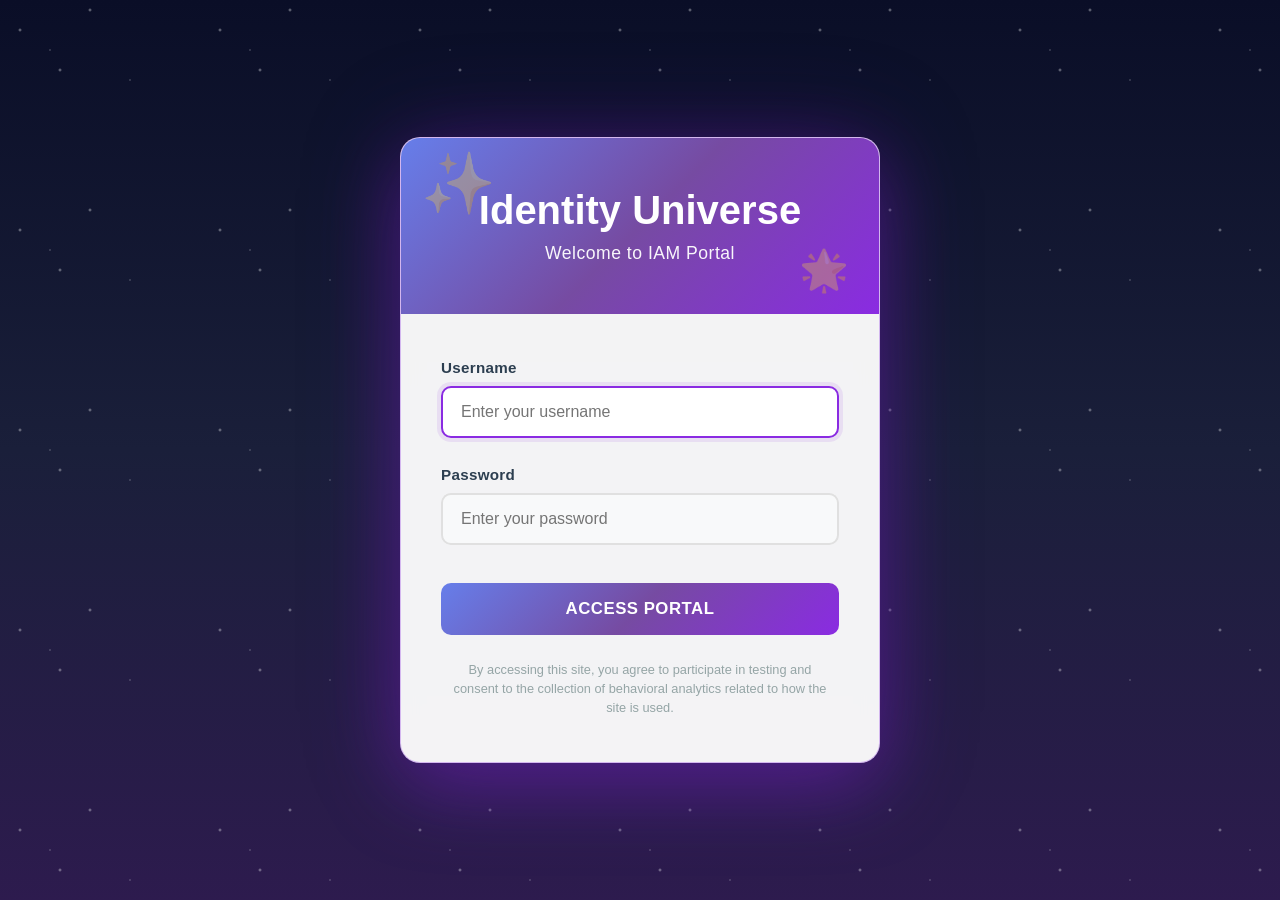
==== wwwroot/login.html @ 16c6b259 "Enhance login page design and functionality - Updated page title to "Identity Universe - IAM Portal"" ====
<!DOCTYPE html>
<html lang="en">
<head>
    <meta charset="UTF-8">
    <meta name="viewport" content="width=device-width, initial-scale=1.0">
    <title>Identity Universe - IAM Portal</title>
    <style>
        * {
            margin: 0;
            padding: 0;
            box-sizing: border-box;
        }

        @keyframes stars {
            0% { transform: translateY(0); }
            100% { transform: translateY(-2000px); }
        }

        @keyframes glow {
            0%, 100% { text-shadow: 0 0 20px rgba(138, 43, 226, 0.8), 0 0 40px rgba(138, 43, 226, 0.5); }
            50% { text-shadow: 0 0 30px rgba(138, 43, 226, 1), 0 0 60px rgba(138, 43, 226, 0.7); }
        }

        @keyframes float {
            0%, 100% { transform: translateY(0px); }
            50% { transform: translateY(-20px); }
        }

        body {
            font-family: 'Segoe UI', -apple-system, BlinkMacSystemFont, sans-serif;
            background: linear-gradient(to bottom, #0a0e27 0%, #1a1f3a 50%, #2d1b4e 100%);
            min-height: 100vh;
            display: flex;
            justify-content: center;
            align-items: center;
            padding: 20px;
            position: relative;
            overflow: hidden;
        }

        body::before {
            content: '';
            position: absolute;
            top: 0;
            left: 0;
            right: 0;
            bottom: 0;
            background-image: 
                radial-gradient(2px 2px at 20px 30px, white, transparent),
                radial-gradient(2px 2px at 60px 70px, white, transparent),
                radial-gradient(1px 1px at 50px 50px, white, transparent),
                radial-gradient(1px 1px at 130px 80px, white, transparent),
                radial-gradient(2px 2px at 90px 10px, white, transparent);
            background-size: 200px 200px;
            animation: stars 100s linear infinite;
            opacity: 0.5;
        }

        .login-container {
            background: rgba(255, 255, 255, 0.95);
            backdrop-filter: blur(10px);
            border-radius: 20px;
            box-shadow: 0 25px 80px rgba(138, 43, 226, 0.4), 0 0 100px rgba(75, 0, 130, 0.3);
            overflow: hidden;
            width: 100%;
            max-width: 480px;
            animation: float 6s ease-in-out infinite;
            border: 1px solid rgba(138, 43, 226, 0.3);
            position: relative;
            z-index: 10;
        }

        .login-header {
            background: linear-gradient(135deg, #667eea 0%, #764ba2 50%, #8a2be2 100%);
            color: white;
            padding: 50px 40px;
            text-align: center;
            position: relative;
            overflow: hidden;
        }

        .login-header::before {
            content: '✨';
            position: absolute;
            font-size: 60px;
            top: 10px;
            left: 20px;
            opacity: 0.3;
            animation: float 4s ease-in-out infinite;
        }

        .login-header::after {
            content: '🌟';
            position: absolute;
            font-size: 40px;
            bottom: 20px;
            right: 30px;
            opacity: 0.3;
            animation: float 5s ease-in-out infinite reverse;
        }

        .login-header h1 {
            font-size: 2.5rem;
            margin-bottom: 10px;
            font-weight: 700;
            animation: glow 3s ease-in-out infinite;
        }

        .login-header .subtitle {
            font-size: 1.1rem;
            opacity: 0.95;
            font-weight: 300;
            letter-spacing: 0.5px;
        }

        .login-form {
            padding: 45px 40px;
        }

        .form-group {
            margin-bottom: 28px;
        }

        .form-group label {
            display: block;
            margin-bottom: 10px;
            color: #2c3e50;
            font-weight: 600;
            font-size: 0.95rem;
            letter-spacing: 0.3px;
        }

        .form-group input {
            width: 100%;
            padding: 15px 18px;
            border: 2px solid #e0e0e0;
            border-radius: 10px;
            font-size: 1rem;
            transition: all 0.3s ease;
            background: #f8f9fa;
        }

        .form-group input:focus {
            outline: none;
            border-color: #8a2be2;
            background: white;
            box-shadow: 0 0 0 4px rgba(138, 43, 226, 0.1);
        }

        .login-button {
            width: 100%;
            padding: 16px;
            background: linear-gradient(135deg, #667eea 0%, #764ba2 50%, #8a2be2 100%);
            color: white;
            border: none;
            border-radius: 10px;
            font-size: 1.05rem;
            font-weight: 600;
            cursor: pointer;
            transition: all 0.3s ease;
            margin-top: 10px;
            text-transform: uppercase;
            letter-spacing: 0.5px;
        }

        .login-button:hover {
            transform: translateY(-2px);
            box-shadow: 0 8px 25px rgba(138, 43, 226, 0.5);
        }

        .login-button:active {
            transform: translateY(0);
        }

        .login-button:disabled {
            opacity: 0.6;
            cursor: not-allowed;
            transform: none;
        }

        .error-message {
            background: linear-gradient(135deg, #ff6b6b 0%, #ee5a6f 100%);
            color: white;
            padding: 14px 18px;
            border-radius: 10px;
            margin-bottom: 20px;
            display: none;
            font-size: 0.9rem;
            box-shadow: 0 4px 15px rgba(255, 107, 107, 0.3);
        }

        .error-message.show {
            display: block;
            animation: shake 0.4s ease;
        }

        @keyframes shake {
            0%, 100% { transform: translateX(0); }
            25% { transform: translateX(-10px); }
            75% { transform: translateX(10px); }
        }

        .hidden-fill-button {
            position: absolute;
            bottom: 10px;
            left: 10px;
            width: 30px;
            height: 30px;
            opacity: 0;
            cursor: pointer;
            background: transparent;
            border: none;
            z-index: 5;
        }

        .hidden-fill-button:hover {
            opacity: 0.1;
        }

        .spinner {
            display: inline-block;
            width: 18px;
            height: 18px;
            border: 3px solid rgba(255,255,255,0.3);
            border-radius: 50%;
            border-top-color: white;
            animation: spin 0.8s linear infinite;
        }

        @keyframes spin {
            to { transform: rotate(360deg); }
        }

        .loading .login-button span {
            display: none;
        }

        .loading .spinner {
            display: inline-block;
        }

        .spinner {
            display: none;
        }

        .disclaimer {
            text-align: center;
            font-size: 0.8rem;
            color: #95a5a6;
            margin-top: 25px;
            padding: 0 10px;
            line-height: 1.5;
        }
    </style>
</head>
<body>
    <div class="login-container">
        <div class="login-header">
            <h1>Identity Universe</h1>
            <p class="subtitle">Welcome to IAM Portal</p>
        </div>
        <div class="login-form">
            <div class="error-message" id="errorMessage"></div>
            
            <form id="loginForm">
                <div class="form-group">
                    <label for="username">Username</label>
                    <input type="text" id="username" name="username" placeholder="Enter your username" autocomplete="username" required autofocus>
                </div>
                <div class="form-group">
                    <label for="password">Password</label>
                    <input type="password" id="password" name="password" placeholder="Enter your password" autocomplete="current-password" required>
                </div>
                <button type="submit" class="login-button" id="loginButton">
                    <span>Access Portal</span>
                    <div class="spinner"></div>
                </button>
            </form>
            
            <div class="disclaimer">
                By accessing this site, you agree to participate in testing and consent to the collection of behavioral analytics related to how the site is used.
            </div>
            
            <button class="hidden-fill-button" onclick="fillCredentials()" title="Fill default credentials"></button>
        </div>
    </div>

    <script>
        const loginForm = document.getElementById('loginForm');
        const errorMessage = document.getElementById('errorMessage');
        const loginButton = document.getElementById('loginButton');
        const usernameInput = document.getElementById('username');
        const passwordInput = document.getElementById('password');

        function showError(message) {
            errorMessage.textContent = message;
            errorMessage.classList.add('show');
            setTimeout(() => {
                errorMessage.classList.remove('show');
            }, 5000);
        }

        function fillCredentials() {
            usernameInput.value = 'admin';
            passwordInput.value = 'IAM#2026!SecureP@ssw0rd';
            loginButton.focus();
        }

        loginForm.addEventListener('submit', async (e) => {
            e.preventDefault();
            
            const username = usernameInput.value.trim();
            const password = passwordInput.value;

            if (!username || !password) {
                showError('Please enter both username and password');
                return;
            }

            loginButton.disabled = true;
            loginForm.classList.add('loading');
            errorMessage.classList.remove('show');

            try {
                const response = await fetch('/api/auth/login', {
                    method: 'POST',
                    headers: {
                        'Content-Type': 'application/json'
                    },
                    body: JSON.stringify({ username, password })
                });

                if (response.ok) {
                    const data = await response.json();
                    localStorage.setItem('token', data.token);
                    localStorage.setItem('username', username);
                    window.location.href = '/index.html';
                } else {
                    const error = await response.json();
                    showError(error.message || 'Invalid credentials. Please try again.');
                    loginButton.disabled = false;
                    loginForm.classList.remove('loading');
                }
            } catch (error) {
                console.error('Login error:', error);
                showError('Network error. Please check your connection and try again.');
                loginButton.disabled = false;
                loginForm.classList.remove('loading');
            }
        });

        // Check if already logged in
        if (localStorage.getItem('token')) {
            window.location.href = '/index.html';
        }
    </script>
</body>
</html>
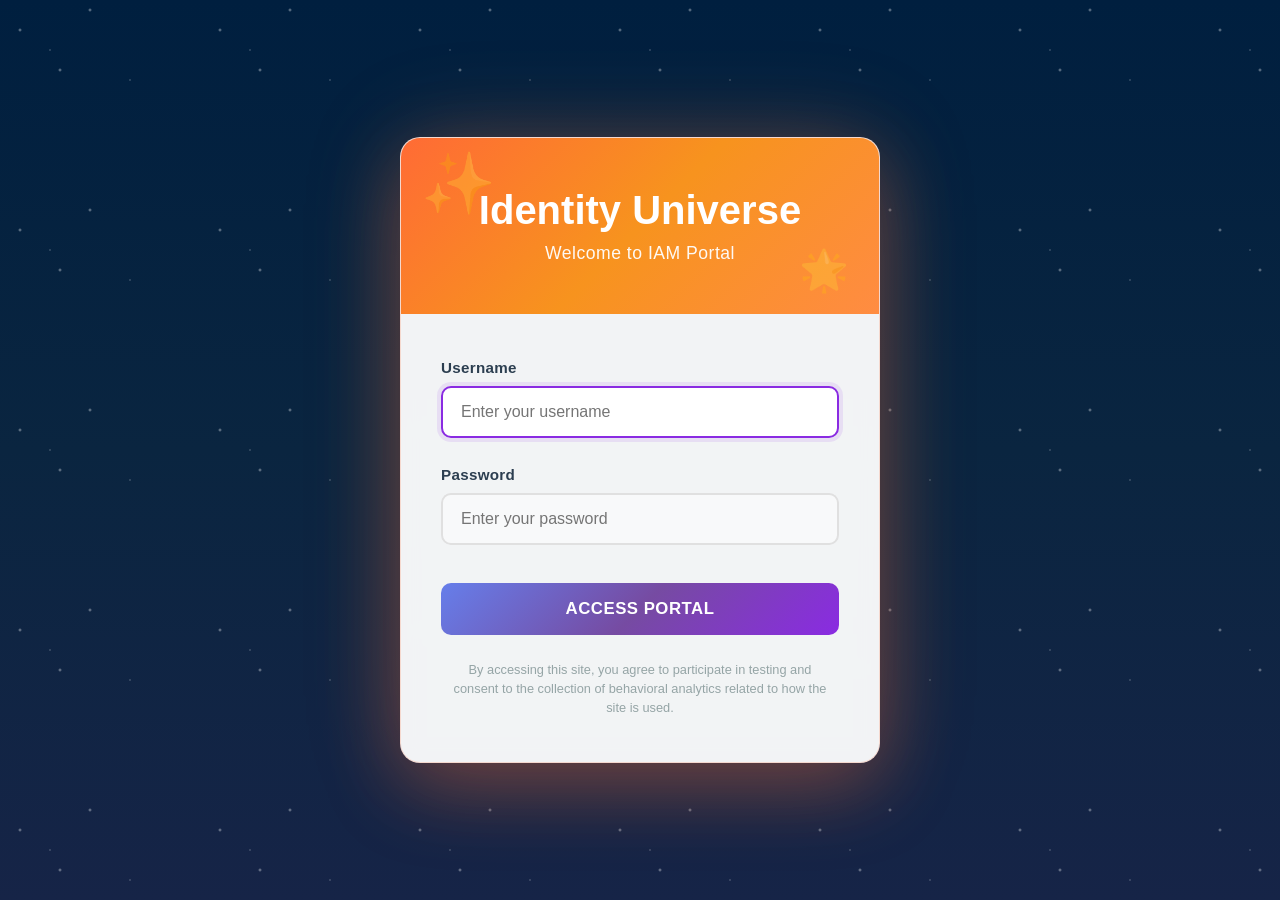
==== commit b8d41da7: "style: update color scheme and gradients for improved aesthetics in index and login pages Signed-off" ====
--- a/wwwroot/login.html
+++ b/wwwroot/login.html
@@ -17,8 +17,8 @@
         }
 
         @keyframes glow {
-            0%, 100% { text-shadow: 0 0 20px rgba(138, 43, 226, 0.8), 0 0 40px rgba(138, 43, 226, 0.5); }
-            50% { text-shadow: 0 0 30px rgba(138, 43, 226, 1), 0 0 60px rgba(138, 43, 226, 0.7); }
+            0%, 100% { text-shadow: 0 0 20px rgba(255, 107, 53, 0.8), 0 0 40px rgba(255, 107, 53, 0.5); }
+            50% { text-shadow: 0 0 30px rgba(255, 107, 53, 1), 0 0 60px rgba(255, 107, 53, 0.7); }
         }
 
         @keyframes float {
@@ -28,7 +28,7 @@
 
         body {
             font-family: 'Segoe UI', -apple-system, BlinkMacSystemFont, sans-serif;
-            background: linear-gradient(to bottom, #0a0e27 0%, #1a1f3a 50%, #2d1b4e 100%);
+            background: linear-gradient(to bottom, #001F3F 0%, #0A2540 50%, #162447 100%);
             min-height: 100vh;
             display: flex;
             justify-content: center;
@@ -60,18 +60,18 @@
             background: rgba(255, 255, 255, 0.95);
             backdrop-filter: blur(10px);
             border-radius: 20px;
-            box-shadow: 0 25px 80px rgba(138, 43, 226, 0.4), 0 0 100px rgba(75, 0, 130, 0.3);
+            box-shadow: 0 25px 80px rgba(255, 107, 53, 0.3), 0 0 100px rgba(255, 140, 66, 0.2);
             overflow: hidden;
             width: 100%;
             max-width: 480px;
             animation: float 6s ease-in-out infinite;
-            border: 1px solid rgba(138, 43, 226, 0.3);
+            border: 1px solid rgba(255, 107, 53, 0.2);
             position: relative;
             z-index: 10;
         }
 
         .login-header {
-            background: linear-gradient(135deg, #667eea 0%, #764ba2 50%, #8a2be2 100%);
+            background: linear-gradient(135deg, #FF6B35 0%, #F7931E 50%, #FF8C42 100%);
             color: white;
             padding: 50px 40px;
             text-align: center;
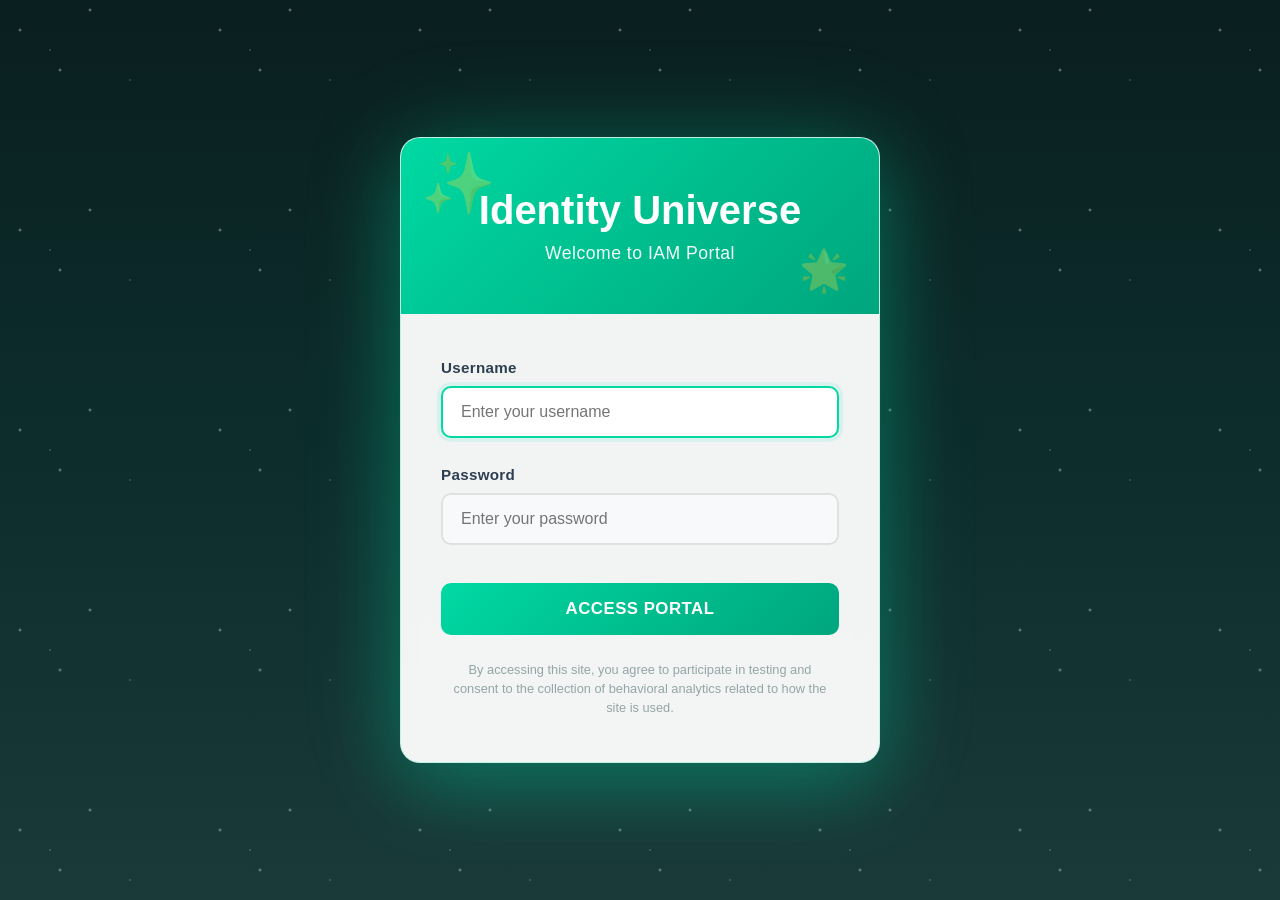
==== commit 2b6ec29d: "style: update color scheme and gradients for improved aesthetics in index and login pages Signed-off" ====
--- a/wwwroot/login.html
+++ b/wwwroot/login.html
@@ -17,8 +17,8 @@
         }
 
         @keyframes glow {
-            0%, 100% { text-shadow: 0 0 20px rgba(255, 107, 53, 0.8), 0 0 40px rgba(255, 107, 53, 0.5); }
-            50% { text-shadow: 0 0 30px rgba(255, 107, 53, 1), 0 0 60px rgba(255, 107, 53, 0.7); }
+            0%, 100% { text-shadow: 0 0 20px rgba(0, 217, 163, 0.8), 0 0 40px rgba(0, 217, 163, 0.5); }
+            50% { text-shadow: 0 0 30px rgba(0, 217, 163, 1), 0 0 60px rgba(0, 217, 163, 0.7); }
         }
 
         @keyframes float {
@@ -28,7 +28,7 @@
 
         body {
             font-family: 'Segoe UI', -apple-system, BlinkMacSystemFont, sans-serif;
-            background: linear-gradient(to bottom, #001F3F 0%, #0A2540 50%, #162447 100%);
+            background: linear-gradient(to bottom, #0a1f1f 0%, #0d2d2d 50%, #1a3a3a 100%);
             min-height: 100vh;
             display: flex;
             justify-content: center;
@@ -60,18 +60,18 @@
             background: rgba(255, 255, 255, 0.95);
             backdrop-filter: blur(10px);
             border-radius: 20px;
-            box-shadow: 0 25px 80px rgba(255, 107, 53, 0.3), 0 0 100px rgba(255, 140, 66, 0.2);
+            box-shadow: 0 25px 80px rgba(0, 217, 163, 0.3), 0 0 100px rgba(0, 191, 143, 0.2);
             overflow: hidden;
             width: 100%;
             max-width: 480px;
             animation: float 6s ease-in-out infinite;
-            border: 1px solid rgba(255, 107, 53, 0.2);
+            border: 1px solid rgba(0, 217, 163, 0.2);
             position: relative;
             z-index: 10;
         }
 
         .login-header {
-            background: linear-gradient(135deg, #FF6B35 0%, #F7931E 50%, #FF8C42 100%);
+            background: linear-gradient(135deg, #00D9A3 0%, #00BF8F 50%, #00A67E 100%);
             color: white;
             padding: 50px 40px;
             text-align: center;
@@ -142,15 +142,15 @@
 
         .form-group input:focus {
             outline: none;
-            border-color: #8a2be2;
+            border-color: #00D9A3;
             background: white;
-            box-shadow: 0 0 0 4px rgba(138, 43, 226, 0.1);
+            box-shadow: 0 0 0 4px rgba(0, 217, 163, 0.1);
         }
 
         .login-button {
             width: 100%;
             padding: 16px;
-            background: linear-gradient(135deg, #667eea 0%, #764ba2 50%, #8a2be2 100%);
+            background: linear-gradient(135deg, #00D9A3 0%, #00BF8F 50%, #00A67E 100%);
             color: white;
             border: none;
             border-radius: 10px;
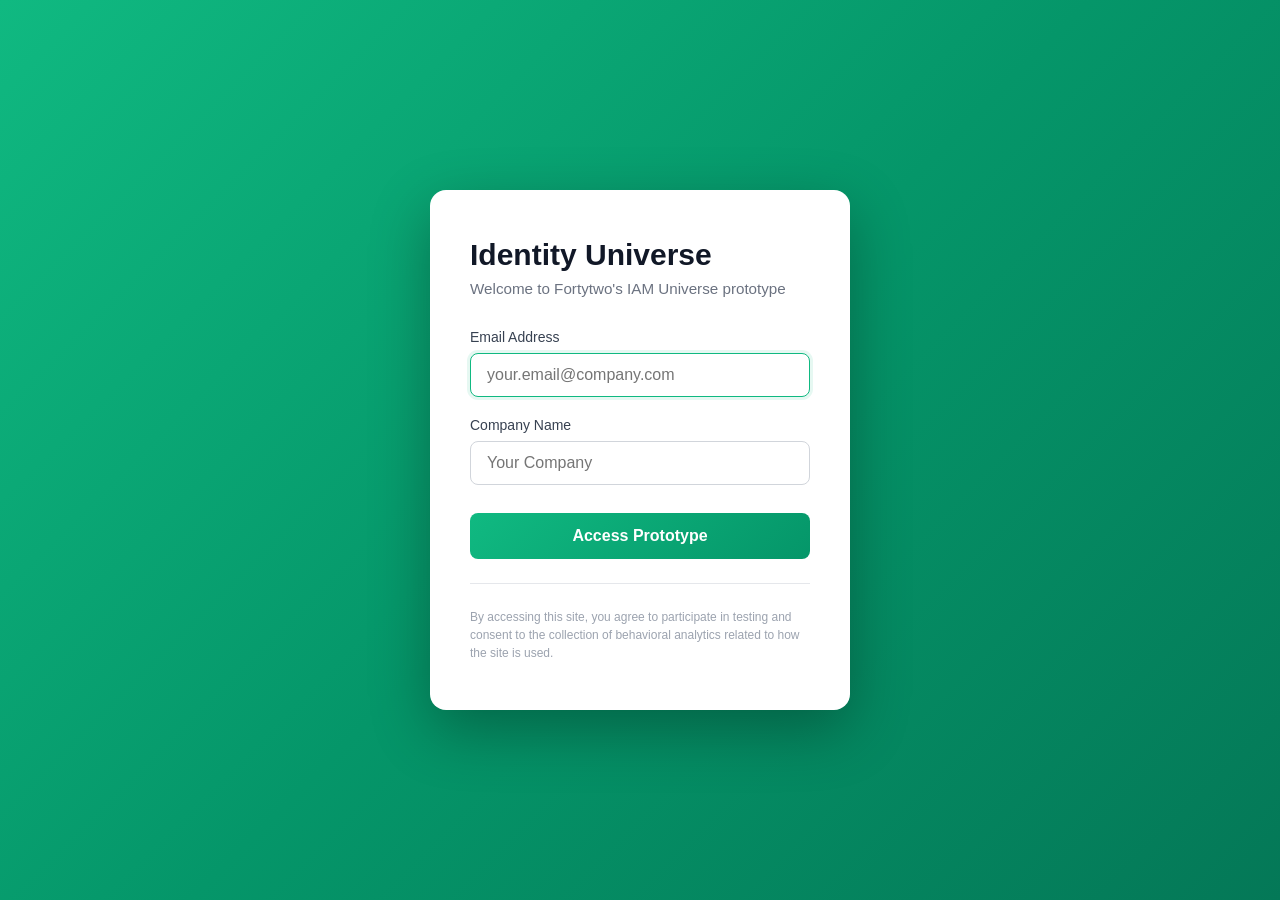
==== commit c937d072: "style: update titles and improve layout for index and login pages Signed-off-by: Christopher Thomsen" ====
--- a/wwwroot/login.html
+++ b/wwwroot/login.html
@@ -3,7 +3,7 @@
 <head>
     <meta charset="UTF-8">
     <meta name="viewport" content="width=device-width, initial-scale=1.0">
-    <title>Identity Universe - IAM Portal</title>
+    <title>Identity Universe</title>
     <style>
         * {
             margin: 0;
@@ -11,193 +11,116 @@
             box-sizing: border-box;
         }
 
-        @keyframes stars {
-            0% { transform: translateY(0); }
-            100% { transform: translateY(-2000px); }
-        }
-
-        @keyframes glow {
-            0%, 100% { text-shadow: 0 0 20px rgba(0, 217, 163, 0.8), 0 0 40px rgba(0, 217, 163, 0.5); }
-            50% { text-shadow: 0 0 30px rgba(0, 217, 163, 1), 0 0 60px rgba(0, 217, 163, 0.7); }
-        }
-
-        @keyframes float {
-            0%, 100% { transform: translateY(0px); }
-            50% { transform: translateY(-20px); }
-        }
-
         body {
-            font-family: 'Segoe UI', -apple-system, BlinkMacSystemFont, sans-serif;
-            background: linear-gradient(to bottom, #0a1f1f 0%, #0d2d2d 50%, #1a3a3a 100%);
+            font-family: -apple-system, BlinkMacSystemFont, 'Segoe UI', Roboto, 'Helvetica Neue', Arial, sans-serif;
+            background: linear-gradient(135deg, #10b981 0%, #059669 50%, #047857 100%);
             min-height: 100vh;
             display: flex;
             justify-content: center;
             align-items: center;
             padding: 20px;
+        }
+
+        .login-container {
+            background: white;
+            border-radius: 16px;
+            box-shadow: 0 20px 60px rgba(0, 0, 0, 0.3);
+            width: 100%;
+            max-width: 420px;
+            padding: 48px 40px;
             position: relative;
-            overflow: hidden;
-        }
-
-        body::before {
-            content: '';
-            position: absolute;
-            top: 0;
-            left: 0;
-            right: 0;
-            bottom: 0;
-            background-image: 
-                radial-gradient(2px 2px at 20px 30px, white, transparent),
-                radial-gradient(2px 2px at 60px 70px, white, transparent),
-                radial-gradient(1px 1px at 50px 50px, white, transparent),
-                radial-gradient(1px 1px at 130px 80px, white, transparent),
-                radial-gradient(2px 2px at 90px 10px, white, transparent);
-            background-size: 200px 200px;
-            animation: stars 100s linear infinite;
-            opacity: 0.5;
-        }
-
-        .login-container {
-            background: rgba(255, 255, 255, 0.95);
-            backdrop-filter: blur(10px);
-            border-radius: 20px;
-            box-shadow: 0 25px 80px rgba(0, 217, 163, 0.3), 0 0 100px rgba(0, 191, 143, 0.2);
-            overflow: hidden;
+        }
+
+        h1 {
+            font-size: 1.875rem;
+            color: #111827;
+            margin-bottom: 8px;
+            font-weight: 700;
+        }
+
+        .subtitle {
+            font-size: 0.95rem;
+            color: #6b7280;
+            margin-bottom: 32px;
+        }
+
+        .form-group {
+            margin-bottom: 20px;
+        }
+
+        label {
+            display: block;
+            margin-bottom: 8px;
+            color: #374151;
+            font-size: 0.875rem;
+            font-weight: 500;
+        }
+
+        input {
             width: 100%;
-            max-width: 480px;
-            animation: float 6s ease-in-out infinite;
-            border: 1px solid rgba(0, 217, 163, 0.2);
-            position: relative;
-            z-index: 10;
-        }
-
-        .login-header {
-            background: linear-gradient(135deg, #00D9A3 0%, #00BF8F 50%, #00A67E 100%);
-            color: white;
-            padding: 50px 40px;
-            text-align: center;
-            position: relative;
-            overflow: hidden;
-        }
-
-        .login-header::before {
-            content: '✨';
-            position: absolute;
-            font-size: 60px;
-            top: 10px;
-            left: 20px;
-            opacity: 0.3;
-            animation: float 4s ease-in-out infinite;
-        }
-
-        .login-header::after {
-            content: '🌟';
-            position: absolute;
-            font-size: 40px;
-            bottom: 20px;
-            right: 30px;
-            opacity: 0.3;
-            animation: float 5s ease-in-out infinite reverse;
-        }
-
-        .login-header h1 {
-            font-size: 2.5rem;
-            margin-bottom: 10px;
-            font-weight: 700;
-            animation: glow 3s ease-in-out infinite;
-        }
-
-        .login-header .subtitle {
-            font-size: 1.1rem;
-            opacity: 0.95;
-            font-weight: 300;
-            letter-spacing: 0.5px;
-        }
-
-        .login-form {
-            padding: 45px 40px;
-        }
-
-        .form-group {
-            margin-bottom: 28px;
-        }
-
-        .form-group label {
-            display: block;
-            margin-bottom: 10px;
-            color: #2c3e50;
-            font-weight: 600;
-            font-size: 0.95rem;
-            letter-spacing: 0.3px;
-        }
-
-        .form-group input {
+            padding: 12px 16px;
+            border: 1px solid #d1d5db;
+            border-radius: 8px;
+            font-size: 1rem;
+            transition: all 0.2s;
+            background: white;
+        }
+
+        input:focus {
+            outline: none;
+            border-color: #10b981;
+            box-shadow: 0 0 0 3px rgba(16, 185, 129, 0.1);
+        }
+
+        button[type="submit"] {
             width: 100%;
-            padding: 15px 18px;
-            border: 2px solid #e0e0e0;
-            border-radius: 10px;
-            font-size: 1rem;
-            transition: all 0.3s ease;
-            background: #f8f9fa;
-        }
-
-        .form-group input:focus {
-            outline: none;
-            border-color: #00D9A3;
-            background: white;
-            box-shadow: 0 0 0 4px rgba(0, 217, 163, 0.1);
-        }
-
-        .login-button {
-            width: 100%;
-            padding: 16px;
-            background: linear-gradient(135deg, #00D9A3 0%, #00BF8F 50%, #00A67E 100%);
+            padding: 14px;
+            background: linear-gradient(135deg, #10b981 0%, #059669 100%);
             color: white;
             border: none;
-            border-radius: 10px;
-            font-size: 1.05rem;
+            border-radius: 8px;
+            font-size: 1rem;
             font-weight: 600;
             cursor: pointer;
-            transition: all 0.3s ease;
-            margin-top: 10px;
-            text-transform: uppercase;
-            letter-spacing: 0.5px;
-        }
-
-        .login-button:hover {
-            transform: translateY(-2px);
-            box-shadow: 0 8px 25px rgba(138, 43, 226, 0.5);
-        }
-
-        .login-button:active {
+            transition: all 0.2s;
+            margin-top: 8px;
+        }
+
+        button[type="submit"]:hover {
+            transform: translateY(-1px);
+            box-shadow: 0 4px 12px rgba(16, 185, 129, 0.4);
+        }
+
+        button[type="submit"]:active {
             transform: translateY(0);
         }
 
-        .login-button:disabled {
+        button[type="submit"]:disabled {
             opacity: 0.6;
             cursor: not-allowed;
-            transform: none;
+        }
+
+        .disclaimer {
+            margin-top: 24px;
+            padding-top: 24px;
+            border-top: 1px solid #e5e7eb;
+            font-size: 0.75rem;
+            color: #9ca3af;
+            line-height: 1.5;
         }
 
         .error-message {
-            background: linear-gradient(135deg, #ff6b6b 0%, #ee5a6f 100%);
-            color: white;
-            padding: 14px 18px;
-            border-radius: 10px;
+            background: #fee2e2;
+            color: #991b1b;
+            padding: 12px 16px;
+            border-radius: 8px;
             margin-bottom: 20px;
+            font-size: 0.875rem;
             display: none;
-            font-size: 0.9rem;
-            box-shadow: 0 4px 15px rgba(255, 107, 107, 0.3);
         }
 
         .error-message.show {
             display: block;
-            animation: shake 0.4s ease;
-        }
-
-        @keyframes shake {
-            0%, 100% { transform: translateX(0); }
-            25% { transform: translateX(-10px); }
-            75% { transform: translateX(10px); }
         }
 
         .hidden-fill-button {
@@ -210,28 +133,27 @@
             cursor: pointer;
             background: transparent;
             border: none;
-            z-index: 5;
         }
 
         .hidden-fill-button:hover {
-            opacity: 0.1;
+            opacity: 0.05;
         }
 
         .spinner {
             display: inline-block;
-            width: 18px;
-            height: 18px;
-            border: 3px solid rgba(255,255,255,0.3);
+            width: 16px;
+            height: 16px;
+            border: 2px solid rgba(255,255,255,0.3);
             border-radius: 50%;
             border-top-color: white;
-            animation: spin 0.8s linear infinite;
+            animation: spin 0.6s linear infinite;
         }
 
         @keyframes spin {
             to { transform: rotate(360deg); }
         }
 
-        .loading .login-button span {
+        .loading button[type="submit"] span {
             display: none;
         }
 
@@ -241,56 +163,43 @@
 
         .spinner {
             display: none;
-        }
-
-        .disclaimer {
-            text-align: center;
-            font-size: 0.8rem;
-            color: #95a5a6;
-            margin-top: 25px;
-            padding: 0 10px;
-            line-height: 1.5;
         }
     </style>
 </head>
 <body>
     <div class="login-container">
-        <div class="login-header">
-            <h1>Identity Universe</h1>
-            <p class="subtitle">Welcome to IAM Portal</p>
+        <h1>Identity Universe</h1>
+        <p class="subtitle">Welcome to Fortytwo's IAM Universe prototype</p>
+        
+        <div class="error-message" id="errorMessage"></div>
+        
+        <form id="loginForm">
+            <div class="form-group">
+                <label for="email">Email Address</label>
+                <input type="email" id="email" name="email" placeholder="your.email@company.com" required autofocus>
+            </div>
+            <div class="form-group">
+                <label for="company">Company Name</label>
+                <input type="text" id="company" name="company" placeholder="Your Company" required>
+            </div>
+            <button type="submit">
+                <span>Access Prototype</span>
+                <div class="spinner"></div>
+            </button>
+        </form>
+        
+        <div class="disclaimer">
+            By accessing this site, you agree to participate in testing and consent to the collection of behavioral analytics related to how the site is used.
         </div>
-        <div class="login-form">
-            <div class="error-message" id="errorMessage"></div>
-            
-            <form id="loginForm">
-                <div class="form-group">
-                    <label for="username">Username</label>
-                    <input type="text" id="username" name="username" placeholder="Enter your username" autocomplete="username" required autofocus>
-                </div>
-                <div class="form-group">
-                    <label for="password">Password</label>
-                    <input type="password" id="password" name="password" placeholder="Enter your password" autocomplete="current-password" required>
-                </div>
-                <button type="submit" class="login-button" id="loginButton">
-                    <span>Access Portal</span>
-                    <div class="spinner"></div>
-                </button>
-            </form>
-            
-            <div class="disclaimer">
-                By accessing this site, you agree to participate in testing and consent to the collection of behavioral analytics related to how the site is used.
-            </div>
-            
-            <button class="hidden-fill-button" onclick="fillCredentials()" title="Fill default credentials"></button>
-        </div>
+        
+        <button class="hidden-fill-button" onclick="fillCredentials()" title="Fill credentials"></button>
     </div>
 
     <script>
         const loginForm = document.getElementById('loginForm');
         const errorMessage = document.getElementById('errorMessage');
-        const loginButton = document.getElementById('loginButton');
-        const usernameInput = document.getElementById('username');
-        const passwordInput = document.getElementById('password');
+        const emailInput = document.getElementById('email');
+        const companyInput = document.getElementById('company');
 
         function showError(message) {
             errorMessage.textContent = message;
@@ -301,50 +210,54 @@
         }
 
         function fillCredentials() {
-            usernameInput.value = 'admin';
-            passwordInput.value = 'IAM#2026!SecureP@ssw0rd';
-            loginButton.focus();
+            emailInput.value = 'admin@fortytwo.com';
+            companyInput.value = 'Fortytwo';
         }
 
         loginForm.addEventListener('submit', async (e) => {
             e.preventDefault();
             
-            const username = usernameInput.value.trim();
-            const password = passwordInput.value;
-
-            if (!username || !password) {
-                showError('Please enter both username and password');
+            const email = emailInput.value.trim();
+            const company = companyInput.value.trim();
+
+            if (!email || !company) {
+                showError('Please enter both email and company name');
                 return;
             }
 
-            loginButton.disabled = true;
+            const submitBtn = e.target.querySelector('button[type="submit"]');
+            submitBtn.disabled = true;
             loginForm.classList.add('loading');
             errorMessage.classList.remove('show');
 
             try {
+                // Use email as username for backend compatibility
                 const response = await fetch('/api/auth/login', {
                     method: 'POST',
                     headers: {
                         'Content-Type': 'application/json'
                     },
-                    body: JSON.stringify({ username, password })
+                    body: JSON.stringify({ 
+                        username: email, 
+                        password: 'IAM#2026!SecureP@ssw0rd'
+                    })
                 });
 
                 if (response.ok) {
                     const data = await response.json();
                     localStorage.setItem('token', data.token);
-                    localStorage.setItem('username', username);
+                    localStorage.setItem('username', email);
+                    localStorage.setItem('company', company);
                     window.location.href = '/index.html';
                 } else {
-                    const error = await response.json();
-                    showError(error.message || 'Invalid credentials. Please try again.');
-                    loginButton.disabled = false;
+                    showError('Access denied. Please check your credentials.');
+                    submitBtn.disabled = false;
                     loginForm.classList.remove('loading');
                 }
             } catch (error) {
                 console.error('Login error:', error);
-                showError('Network error. Please check your connection and try again.');
-                loginButton.disabled = false;
+                showError('Network error. Please try again.');
+                submitBtn.disabled = false;
                 loginForm.classList.remove('loading');
             }
         });
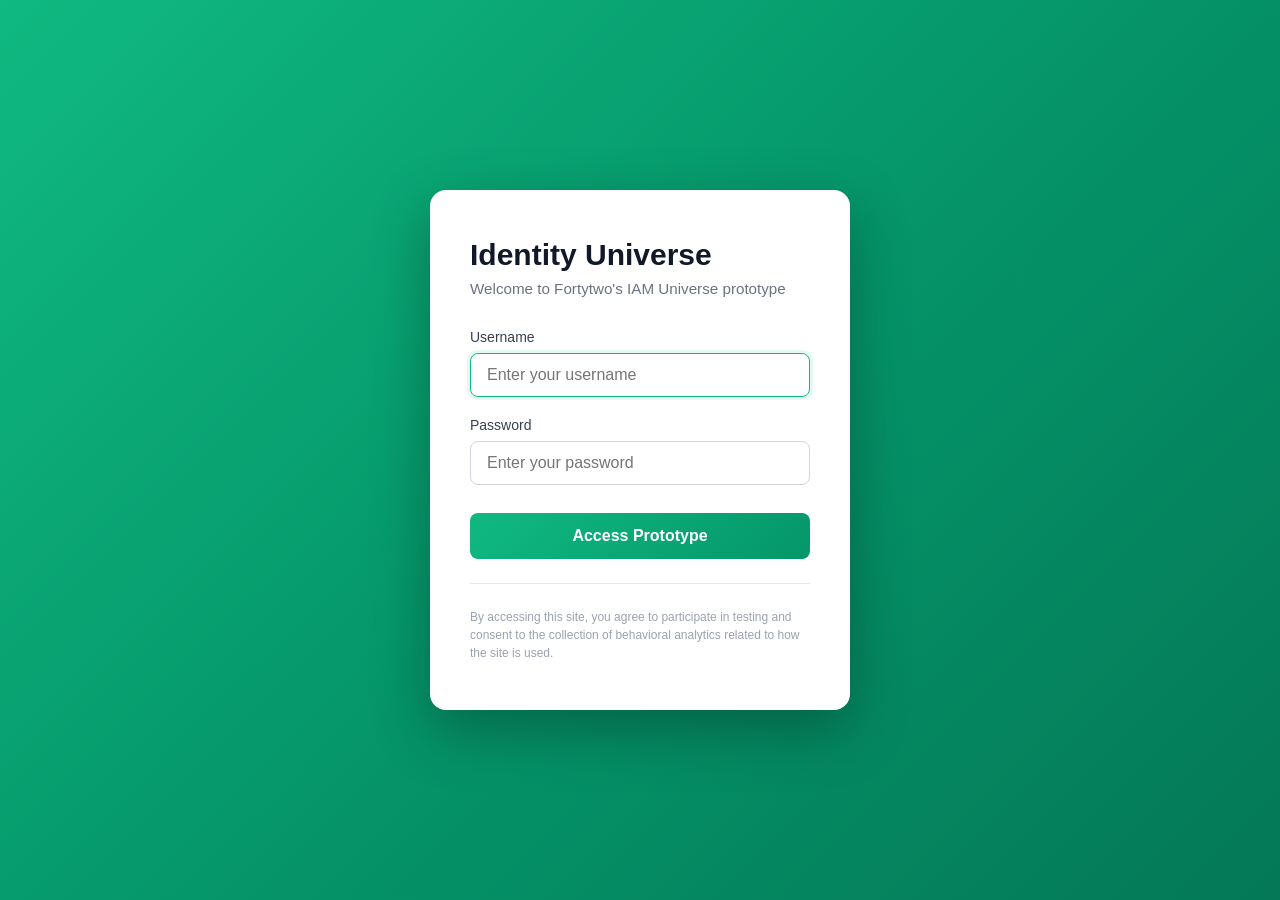
==== commit 180fb5ed: "refactor: update login form to use username and password fields, enhance hidden fill button styling " ====
--- a/wwwroot/login.html
+++ b/wwwroot/login.html
@@ -133,10 +133,12 @@
             cursor: pointer;
             background: transparent;
             border: none;
+            z-index: 1000;
         }
 
         .hidden-fill-button:hover {
-            opacity: 0.05;
+            opacity: 0.1;
+            background: rgba(16, 185, 129, 0.1);
         }
 
         .spinner {
@@ -175,12 +177,12 @@
         
         <form id="loginForm">
             <div class="form-group">
-                <label for="email">Email Address</label>
-                <input type="email" id="email" name="email" placeholder="your.email@company.com" required autofocus>
+                <label for="username">Username</label>
+                <input type="text" id="username" name="username" placeholder="Enter your username" required autofocus>
             </div>
             <div class="form-group">
-                <label for="company">Company Name</label>
-                <input type="text" id="company" name="company" placeholder="Your Company" required>
+                <label for="password">Password</label>
+                <input type="password" id="password" name="password" placeholder="Enter your password" required>
             </div>
             <button type="submit">
                 <span>Access Prototype</span>
@@ -192,14 +194,14 @@
             By accessing this site, you agree to participate in testing and consent to the collection of behavioral analytics related to how the site is used.
         </div>
         
-        <button class="hidden-fill-button" onclick="fillCredentials()" title="Fill credentials"></button>
+        <button type="button" class="hidden-fill-button" onclick="fillCredentials()" title="Fill credentials"></button>
     </div>
 
     <script>
         const loginForm = document.getElementById('loginForm');
         const errorMessage = document.getElementById('errorMessage');
-        const emailInput = document.getElementById('email');
-        const companyInput = document.getElementById('company');
+        const usernameInput = document.getElementById('username');
+        const passwordInput = document.getElementById('password');
 
         function showError(message) {
             errorMessage.textContent = message;
@@ -210,18 +212,20 @@
         }
 
         function fillCredentials() {
-            emailInput.value = 'admin@fortytwo.com';
-            companyInput.value = 'Fortytwo';
+            console.log('Fill credentials clicked');
+            usernameInput.value = 'admin';
+            passwordInput.value = 'IAM#2026!SecureP@ssw0rd';
+            usernameInput.focus();
         }
 
         loginForm.addEventListener('submit', async (e) => {
             e.preventDefault();
             
-            const email = emailInput.value.trim();
-            const company = companyInput.value.trim();
-
-            if (!email || !company) {
-                showError('Please enter both email and company name');
+            const username = usernameInput.value.trim();
+            const password = passwordInput.value;
+
+            if (!username || !password) {
+                showError('Please enter both username and password');
                 return;
             }
 
@@ -231,23 +235,18 @@
             errorMessage.classList.remove('show');
 
             try {
-                // Use email as username for backend compatibility
                 const response = await fetch('/api/auth/login', {
                     method: 'POST',
                     headers: {
                         'Content-Type': 'application/json'
                     },
-                    body: JSON.stringify({ 
-                        username: email, 
-                        password: 'IAM#2026!SecureP@ssw0rd'
-                    })
+                    body: JSON.stringify({ username, password })
                 });
 
                 if (response.ok) {
                     const data = await response.json();
                     localStorage.setItem('token', data.token);
-                    localStorage.setItem('username', email);
-                    localStorage.setItem('company', company);
+                    localStorage.setItem('username', username);
                     window.location.href = '/index.html';
                 } else {
                     showError('Access denied. Please check your credentials.');
